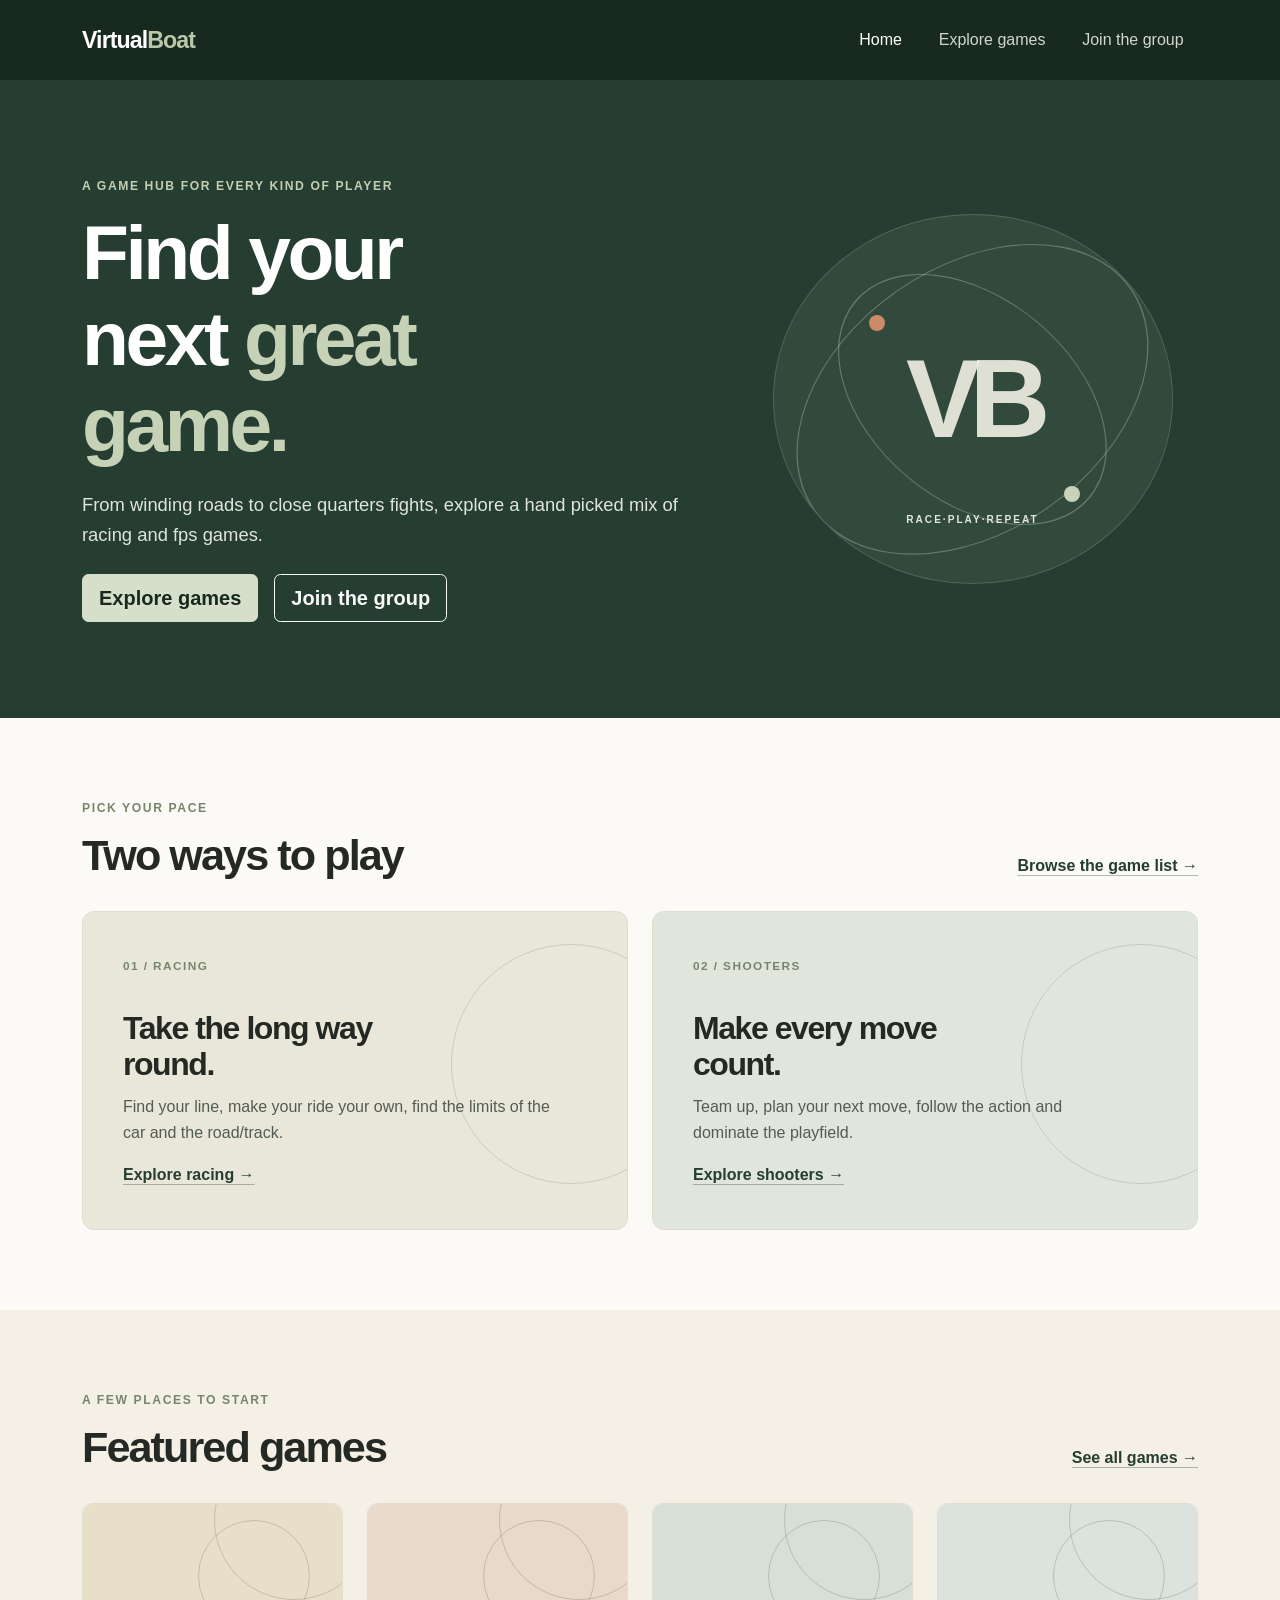
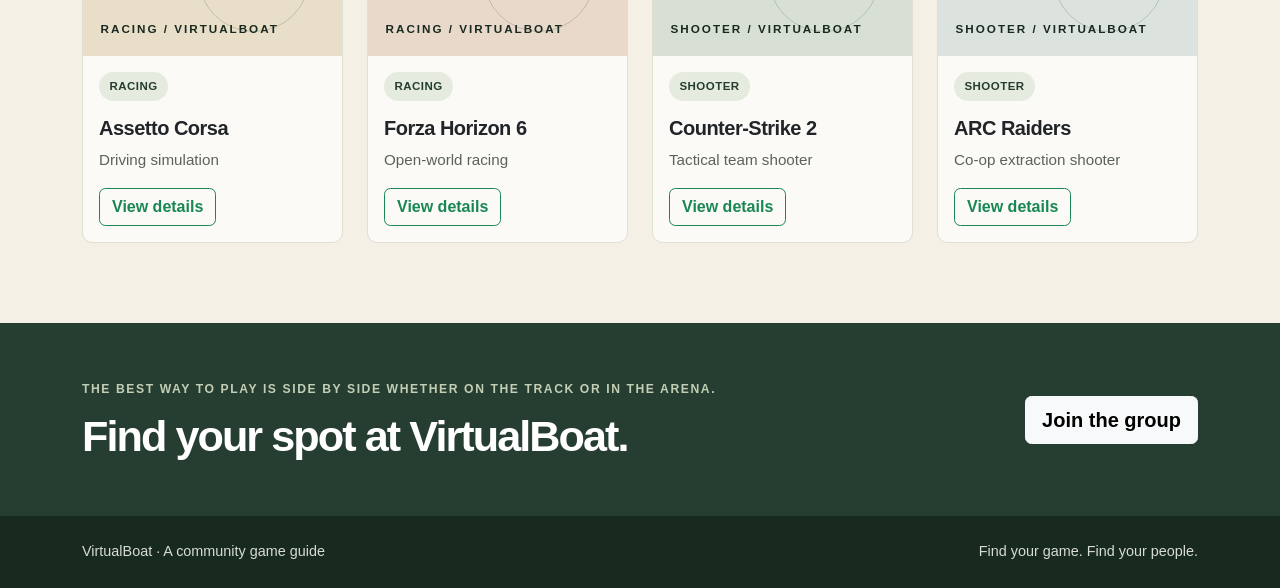
==== Assignment 1 Website/index.html @ ae5b58b9 "Add files via upload" ====
<!doctype html>
<html lang="en">
<head>
  <meta charset="utf-8">
  <meta name="viewport" content="width=device-width, initial-scale=1">
  <meta name="description" content="VirtualBoat is a welcoming game hub for racing and shooter fans.">
  <title>VirtualBoat | Find your next game</title>
  <link href="https://cdn.jsdelivr.net/npm/bootstrap@5.3.3/dist/css/bootstrap.min.css" rel="stylesheet">
  <link href="css/styles.css" rel="stylesheet">
</head>
<body>
  <header>
    <nav class="navbar navbar-expand-lg navbar-dark site-nav">
      <div class="container">
        <a class="navbar-brand" href="index.html">Virtual<span>Boat</span></a>
        <button class="navbar-toggler" type="button" data-bs-toggle="collapse" data-bs-target="#siteNavigation" aria-controls="siteNavigation" aria-expanded="false" aria-label="Toggle navigation">
          <span class="navbar-toggler-icon"></span>
        </button>
        <div class="collapse navbar-collapse" id="siteNavigation">
          <ul class="navbar-nav ms-auto align-items-lg-center gap-lg-2">
            <li class="nav-item"><a class="nav-link active" aria-current="page" href="index.html">Home</a></li>
            <li class="nav-item"><a class="nav-link" href="games.html">Explore games</a></li>
            <li class="nav-item"><a class="nav-link" href="join.html">Join the group</a></li>
          </ul>
        </div>
      </div>
    </nav>
  </header>

  <main>
    <section class="hero-section">
      <div class="container py-5 py-lg-6">
        <div class="row align-items-center g-4">
          <div class="col-lg-7">
            <p class="eyebrow">A game hub for every kind of player</p>
            <h1>Find your next <span>great game.</span></h1>
            <p class="hero-copy">From winding roads to close quarters fights, explore a hand picked mix of racing and fps games.</p>
            <div class="d-flex flex-wrap gap-3 mt-4">
              <a class="btn btn-primary btn-lg" href="games.html">Explore games</a>
              <a class="btn btn-outline-light btn-lg" href="join.html">Join the group</a>
            </div>
          </div>
          <div class="col-lg-5">
            <div class="hero-art" aria-hidden="false">
              <div class="hero-orbit orbit-one"></div>
              <div class="hero-orbit orbit-two"></div>
              <div class="hero-art-label">RACE·PLAY·REPEAT</div>
              <div class="hero-art-mark">VB</div>
            </div>
          </div>
        </div>
      </div>
    </section>

    <section class="section-pad">
      <div class="container">
        <div class="section-heading">
          <div>
            <p class="eyebrow">Pick your pace</p>
            <h2>Two ways to play</h2>
          </div>
          <a class="text-link" href="games.html">Browse the game list <span aria-hidden="true">→</span></a>
        </div>
        <div class="row g-4">
          <div class="col-md-6">
            <article class="category-panel racing-panel h-100">
              <span class="category-index">01 / RACING</span>
              <h3>Take the long way round.</h3>
              <p>Find your line, make your ride your own, find the limits of the car and the road/track.</p>
              <a href="games.html?genre=racing" class="text-link">Explore racing <span aria-hidden="true">→</span></a>
            </article>
          </div>
          <div class="col-md-6">
            <article class="category-panel shooter-panel h-100">
              <span class="category-index">02 / SHOOTERS</span>
              <h3>Make every move count.</h3>
              <p>Team up, plan your next move, follow the action and dominate the playfield.</p>
              <a href="games.html?genre=shooter" class="text-link">Explore shooters <span aria-hidden="true">→</span></a>
            </article>
          </div>
        </div>
      </div>
    </section>

    <section class="section-pad section-muted">
      <div class="container">
        <div class="section-heading">
          <div>
            <p class="eyebrow">A few places to start</p>
            <h2>Featured games</h2>
          </div>
          <a class="text-link" href="games.html">See all games <span aria-hidden="true">→</span></a>
        </div>
        <div class="row g-4" id="featuredGames" aria-live="polite"></div>
      </div>
    </section>

    <section class="join-banner">
      <div class="container d-flex flex-column flex-md-row align-items-md-center justify-content-between gap-3">
        <div>
          <p class="eyebrow">The best way to play is side by side whether on the track or in the arena.</p>
          <h2>Find your spot at VirtualBoat.</h2>
        </div>
        <a class="btn btn-light btn-lg" href="join.html">Join the group</a>
      </div>
    </section>
  </main>

  <footer class="site-footer">
    <div class="container d-flex flex-column flex-sm-row justify-content-between gap-2">
      <span>VirtualBoat · A community game guide</span>
      <span>Find your game. Find your people.</span>
    </div>
  </footer>

  <div class="modal fade" id="gameDetailsModal" tabindex="-1" aria-labelledby="gameDetailsTitle" aria-hidden="true">
    <div class="modal-dialog modal-dialog-centered">
      <div class="modal-content game-modal">
        <div class="modal-header">
          <div>
            <p class="eyebrow mb-1" id="gameDetailsGenre"></p>
            <h2 class="modal-title fs-4" id="gameDetailsTitle"></h2>
          </div>
          <button type="button" class="btn-close" data-bs-dismiss="modal" aria-label="Close"></button>
        </div>
        <div class="modal-body">
          <p id="gameDetailsDescription"></p>
          <p class="mb-0"><strong>Style:</strong> <span id="gameDetailsStyle"></span></p>
        </div>
        <div class="modal-footer">
          <a class="btn btn-primary" href="games.html">Explore all games</a>
          <button type="button" class="btn btn-outline-secondary" data-bs-dismiss="modal">Close</button>
        </div>
      </div>
    </div>
  </div>

  <script src="https://code.jquery.com/jquery-3.7.1.min.js"></script>
  <script src="https://cdn.jsdelivr.net/npm/bootstrap@5.3.3/dist/js/bootstrap.bundle.min.js"></script>
  <script src="js/app.js"></script>
</body>
</html>
---- Assignment 1 Website/css/styles.css ----
:root {
  --forest: #263d31;
  --forest-deep: #18291f;
  --moss: #76866c;
  --cream: #f4f0e5;
  --paper: #fbfaf6;
  --charcoal: #242923;
  --muted: #697066;
  --line: #deded1;
  --clay: #c27e59;
}

body {
  background: var(--paper);
  color: var(--charcoal);
  font-family: "Segoe UI", Arial, sans-serif;
  line-height: 1.65;
}

a {
  color: inherit;
}

.site-nav {
  background: var(--forest-deep);
  padding: 1rem 0;
}

.navbar-brand {
  color: #fff;
  font-size: 1.45rem;
  font-weight: 750;
  letter-spacing: -0.04em;
}

.navbar-brand span {
  color: #bac8a8;
}

.navbar-nav .nav-link {
  color: #d1d7cd;
  padding-inline: 0.9rem !important;
}

.navbar-nav .nav-link:hover,
.navbar-nav .nav-link:focus,
.navbar-nav .nav-link.active {
  color: #fff;
}

.hero-section {
  background: var(--forest);
  color: #fff;
  overflow: hidden;
}

.py-lg-6 {
  padding-block: 6rem !important;
}

.eyebrow {
  color: var(--moss);
  font-size: 0.76rem;
  font-weight: 750;
  letter-spacing: 0.13em;
  margin-bottom: 0.8rem;
  text-transform: uppercase;
}

.hero-section .eyebrow,
.join-banner .eyebrow {
  color: #c3cfb4;
}

h1,
h2,
h3 {
  font-weight: 750;
  letter-spacing: -0.045em;
  line-height: 1.12;
}

h1 {
  font-size: clamp(2.65rem, 6vw, 5.2rem);
  max-width: 11ch;
}

h1 span {
  color: #c5d2b6;
}

.hero-copy {
  color: #e0e5dc;
  font-size: 1.15rem;
  margin-top: 1.4rem;
  max-width: 38rem;
}

.btn {
  border-radius: 0.4rem;
  font-weight: 650;
}

.btn-primary {
  --bs-btn-bg: var(--forest);
  --bs-btn-border-color: var(--forest);
  --bs-btn-hover-bg: var(--forest-deep);
  --bs-btn-hover-border-color: var(--forest-deep);
  --bs-btn-active-bg: var(--forest-deep);
  --bs-btn-active-border-color: var(--forest-deep);
  --bs-btn-focus-shadow-rgb: 38, 61, 49;
}

.hero-section .btn-primary {
  --bs-btn-bg: #d6dfc9;
  --bs-btn-border-color: #d6dfc9;
  --bs-btn-color: var(--forest-deep);
  --bs-btn-hover-bg: #fff;
  --bs-btn-hover-border-color: #fff;
  --bs-btn-hover-color: var(--forest-deep);
}

.hero-section .btn-outline-light {
  --bs-btn-hover-color: var(--forest-deep);
}

.hero-art {
  align-items: center;
  aspect-ratio: 1.08;
  background: #314a3c;
  border: 1px solid rgba(255, 255, 255, 0.15);
  border-radius: 50%;
  display: flex;
  justify-content: center;
  margin-inline: auto;
  max-width: 25rem;
  overflow: hidden;
  position: relative;
  width: 100%;
}

.hero-art::before,
.hero-art::after {
  border: 1px solid rgba(221, 229, 210, 0.3);
  border-radius: 50%;
  content: "";
  position: absolute;
}

.hero-art::before {
  height: 72%;
  transform: rotate(-35deg) scaleX(1.35);
  width: 72%;
}

.hero-art::after {
  height: 55%;
  transform: rotate(40deg) scaleX(1.4);
  width: 55%;
}

.hero-orbit {
  border-radius: 50%;
  height: 1rem;
  position: absolute;
  width: 1rem;
}

.orbit-one {
  background: #c98b68;
  left: 24%;
  top: 27%;
}

.orbit-two {
  background: #c7d2b8;
  bottom: 22%;
  right: 23%;
}

.hero-art-mark {
  color: rgba(242, 241, 228, 0.9);
  font-size: clamp(4rem, 10vw, 7rem);
  font-weight: 800;
  letter-spacing: -0.1em;
  position: relative;
  z-index: 1;
}

.hero-art-label {
  bottom: 15%;
  color: #e1e7d9;
  font-size: 0.63rem;
  font-weight: 700;
  letter-spacing: 0.2em;
  position: absolute;
  z-index: 2;
}

.section-pad {
  padding-block: 5rem;
}

.section-muted {
  background: var(--cream);
}

.section-heading {
  align-items: end;
  display: flex;
  flex-wrap: wrap;
  gap: 1rem;
  justify-content: space-between;
  margin-bottom: 2rem;
}

.section-heading h2,
.join-banner h2 {
  font-size: clamp(1.9rem, 4vw, 2.7rem);
  margin-bottom: 0;
}

.text-link {
  color: var(--forest);
  font-weight: 700;
  text-decoration-color: rgba(38, 61, 49, 0.35);
  text-underline-offset: 0.25em;
}

.text-link:hover,
.text-link:focus {
  color: var(--forest-deep);
  text-decoration-color: currentColor;
}

.category-panel {
  background: #e9e7d9;
  border: 1px solid #ddded0;
  border-radius: 0.75rem;
  min-height: 16rem;
  overflow: hidden;
  padding: clamp(1.5rem, 4vw, 2.5rem);
  position: relative;
}

.category-panel::after {
  border: 1px solid rgba(38, 61, 49, 0.16);
  border-radius: 50%;
  content: "";
  height: 15rem;
  position: absolute;
  right: -4rem;
  top: 2rem;
  width: 15rem;
}

.shooter-panel {
  background: #e1e6dc;
}

.category-index {
  color: var(--moss);
  font-size: 0.74rem;
  font-weight: 750;
  letter-spacing: 0.12em;
}

.category-panel h3 {
  font-size: clamp(1.55rem, 3vw, 2rem);
  margin: 2rem 0 0.7rem;
  max-width: 17rem;
  position: relative;
  z-index: 1;
}

.category-panel p,
.category-panel a {
  max-width: 27rem;
  position: relative;
  z-index: 1;
}

.category-panel p {
  color: #535b52;
}

.game-card {
  height: 100%;
}

.game-card .card {
  background: var(--paper);
  border: 1px solid var(--line);
  border-radius: 0.65rem;
  height: 100%;
  overflow: hidden;
  transition: transform 160ms ease, box-shadow 160ms ease;
}

.game-card .card:hover {
  box-shadow: 0 0.8rem 2rem rgba(36, 41, 35, 0.1);
  transform: translateY(-3px);
}

.game-art {
  align-items: end;
  background: #dce4d6;
  display: flex;
  min-height: 9.5rem;
  overflow: hidden;
  padding: 1.1rem;
  position: relative;
}

.game-art::before,
.game-art::after {
  border: 1px solid rgba(38, 61, 49, 0.2);
  border-radius: 50%;
  content: "";
  position: absolute;
}

.game-art::before {
  height: 10rem;
  right: -2rem;
  top: -4rem;
  width: 10rem;
}

.game-art::after {
  height: 7rem;
  right: 2rem;
  top: 1rem;
  width: 7rem;
}

.game-art.racing-art {
  background: #e9dfc9;
}

.game-art.shooter-art {
  background: #d8e0d6;
}

.game-art.arc-art {
  background: #dce2de;
}

.game-art.forza-art {
  background: #e8d9cb;
}

.game-art-label {
  color: var(--forest-deep);
  font-size: 0.73rem;
  font-weight: 800;
  letter-spacing: 0.17em;
  position: relative;
  text-transform: uppercase;
  z-index: 1;
}

.genre-badge {
  background: #e6ebdf;
  border-radius: 99rem;
  color: var(--forest);
  display: inline-block;
  font-size: 0.72rem;
  font-weight: 750;
  letter-spacing: 0.04em;
  padding: 0.3rem 0.65rem;
  text-transform: uppercase;
}

.game-card .card-title {
  font-size: 1.25rem;
  letter-spacing: -0.025em;
}

.game-card .card-text {
  color: #5c625a;
  font-size: 0.95rem;
}

.game-card .card-body {
  display: flex;
  flex-direction: column;
}

.game-card .card-body .btn {
  align-self: flex-start;
  margin-top: auto;
}

.join-banner {
  background: var(--forest);
  color: #fff;
  padding-block: 3.5rem;
}

.join-banner h2 {
  max-width: 35rem;
}

.site-footer {
  background: var(--forest-deep);
  color: #d7ddd2;
  font-size: 0.9rem;
  padding-block: 1.5rem;
}

.page-intro {
  background: var(--cream);
}

.page-intro h1 {
  font-size: clamp(2.5rem, 5vw, 4.25rem);
  max-width: 18ch;
}

.page-intro h1 span {
  color: var(--moss);
}

.intro-copy {
  color: #575f55;
  font-size: 1.1rem;
  margin-bottom: 0;
  margin-top: 1rem;
  max-width: 40rem;
}

.game-controls {
  align-items: end;
  display: flex;
  flex-wrap: wrap;
  gap: 1.5rem;
  justify-content: space-between;
  margin-bottom: 1rem;
}

.filter-group {
  display: flex;
  flex-wrap: wrap;
  gap: 0.5rem;
}

.filter-button {
  background: #ebece4;
  border: 1px solid #d6dbd0;
  color: var(--charcoal);
}

.filter-button:hover,
.filter-button:focus,
.filter-button.active {
  background: var(--forest);
  border-color: var(--forest);
  color: #fff;
}

.search-wrap {
  max-width: 23rem;
  width: 100%;
}

.search-wrap .form-label,
.form-label {
  font-weight: 650;
}

.form-control,
.form-select {
  border-color: #cbd0c6;
  min-height: 2.9rem;
}

.form-control:focus,
.form-select:focus {
  border-color: var(--moss);
  box-shadow: 0 0 0 0.2rem rgba(118, 134, 108, 0.2);
}

.results-count {
  color: var(--muted);
  font-size: 0.9rem;
  margin-bottom: 1.4rem;
}

.empty-state {
  background: var(--cream);
  border-radius: 0.5rem;
  color: var(--muted);
  margin-top: 1rem;
  padding: 1.25rem;
}

.signup-card {
  background: #fff;
  border: 1px solid var(--line);
  border-radius: 0.75rem;
  box-shadow: 0 0.75rem 2.5rem rgba(36, 41, 35, 0.06);
  padding: clamp(1.5rem, 5vw, 3rem);
}

.signup-card-heading {
  margin-bottom: 2rem;
}

.signup-card-heading h2 {
  font-size: 2rem;
  margin-bottom: 0.7rem;
}

.signup-card-heading > p:last-child {
  color: var(--muted);
}

.form-feedback {
  color: var(--forest);
  font-weight: 650;
}

.game-modal {
  border: 0;
  border-radius: 0.75rem;
}

.game-modal .modal-header,
.game-modal .modal-body,
.game-modal .modal-footer {
  padding-inline: 1.5rem;
}

.game-modal .modal-header {
  padding-top: 1.5rem;
}

.signup-toast {
  background: #fff;
  border: 1px solid var(--line);
}

@media (max-width: 767.98px) {
  .py-lg-6 {
    padding-block: 3.5rem !important;
  }

  .section-pad {
    padding-block: 3.5rem;
  }

  .hero-art {
    max-width: 18rem;
  }
}

@media (prefers-reduced-motion: reduce) {
  *,
  *::before,
  *::after {
    scroll-behavior: auto !important;
    transition-duration: 0.01ms !important;
  }
}
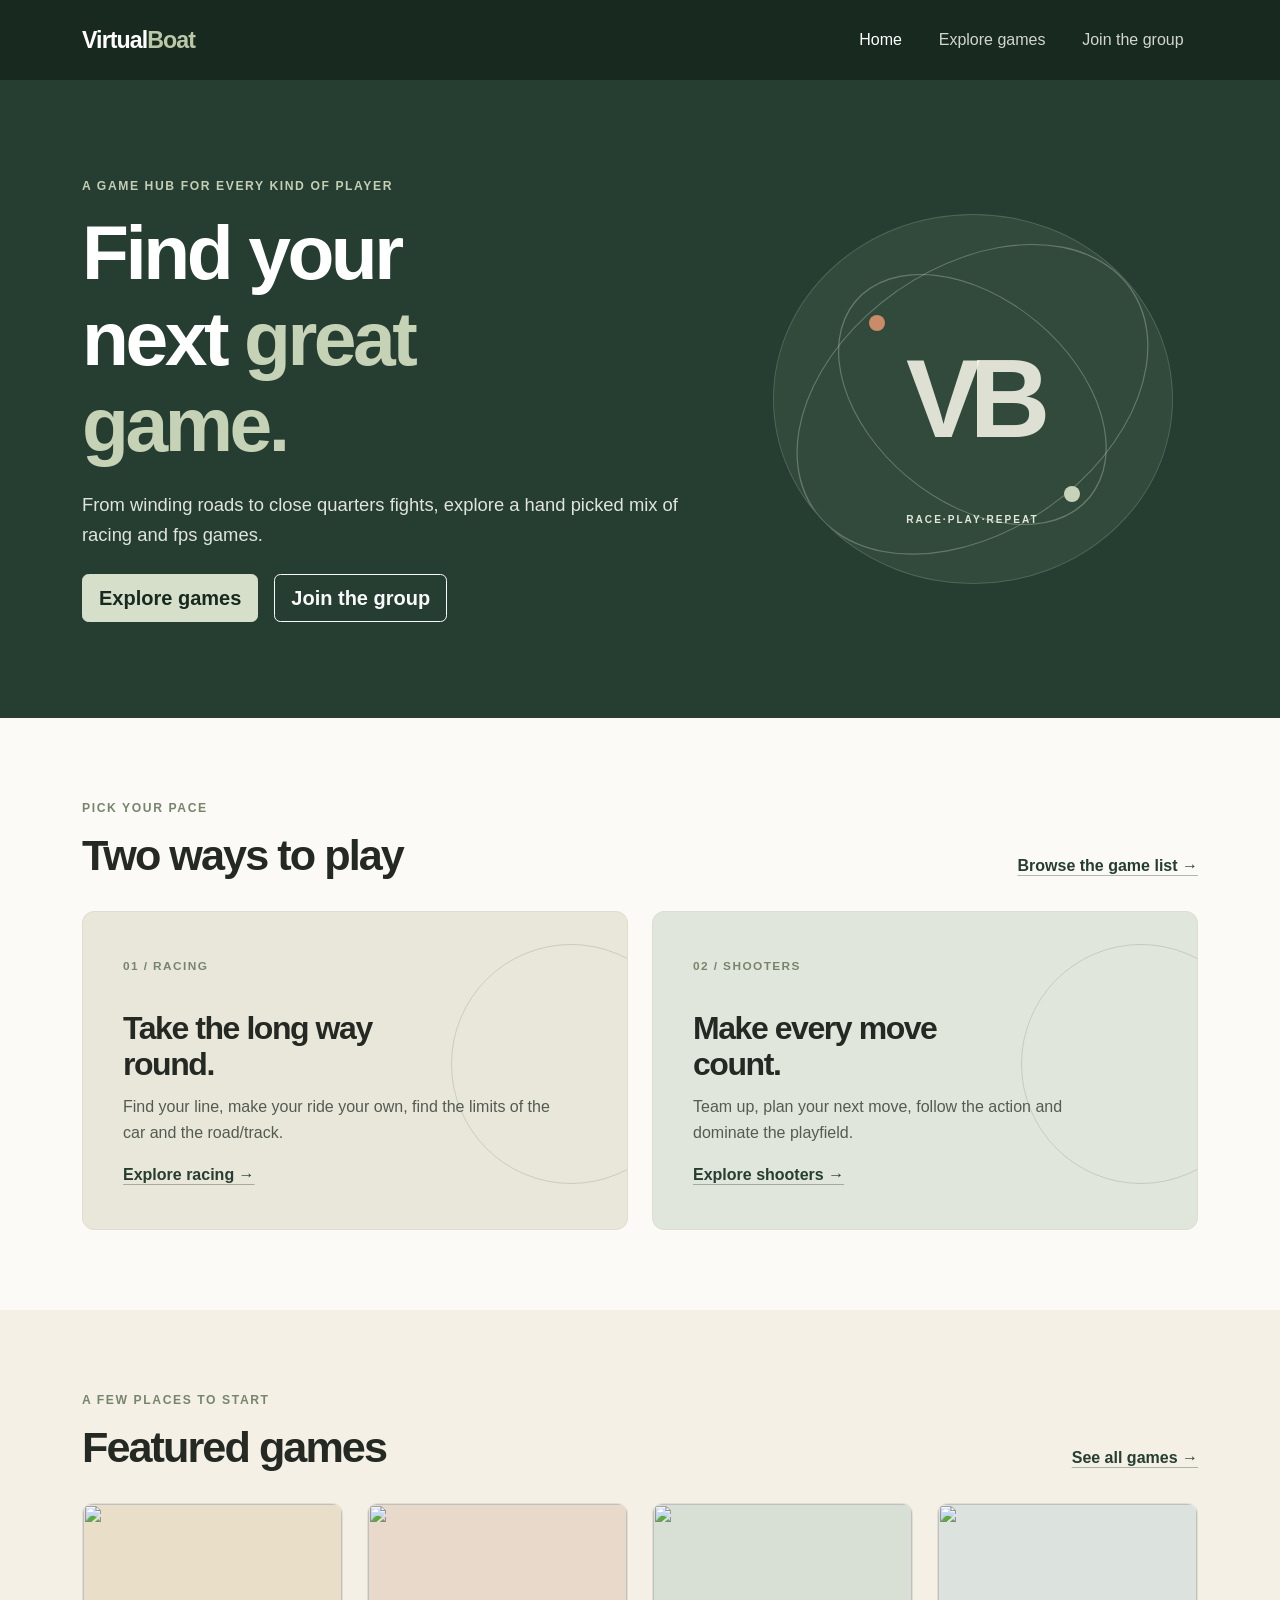
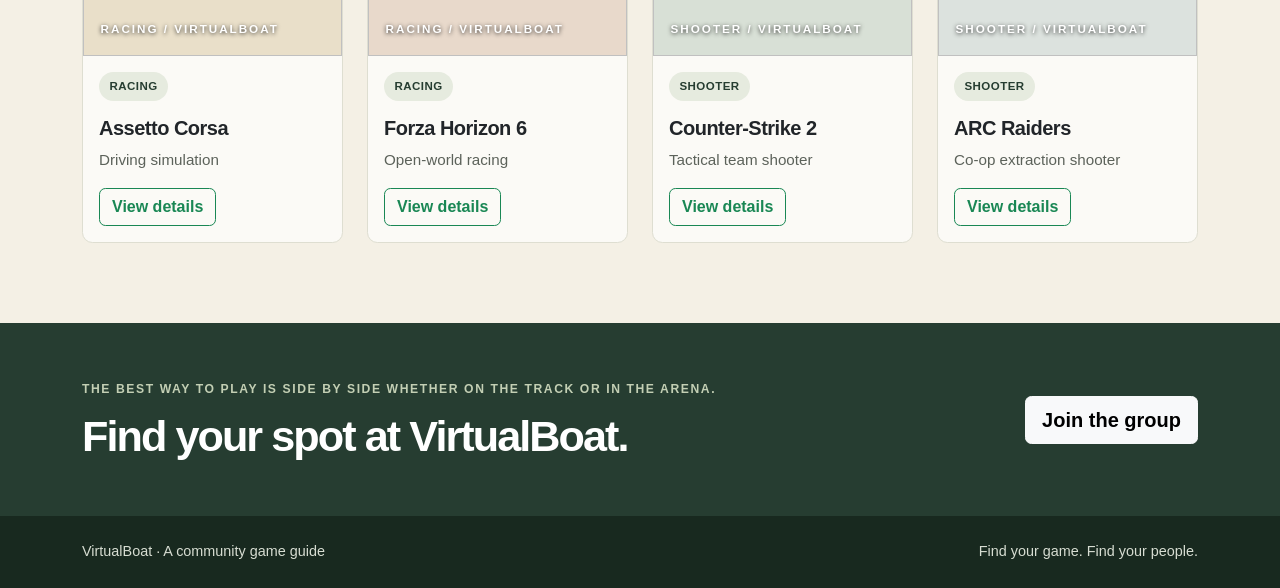
==== commit 14e42a45: "Fix HTML formatting and structure" ====
--- a/Assignment 1 Website/index.html
+++ b/Assignment 1 Website/index.html
@@ -114,7 +114,7 @@
   </footer>
 
   <div class="modal fade" id="gameDetailsModal" tabindex="-1" aria-labelledby="gameDetailsTitle" aria-hidden="true">
-    <div class="modal-dialog modal-dialog-centered">
+    <div class="modal-dialog modal-dialog-centered modal-lg">
       <div class="modal-content game-modal">
         <div class="modal-header">
           <div>
@@ -124,6 +124,7 @@
           <button type="button" class="btn-close" data-bs-dismiss="modal" aria-label="Close"></button>
         </div>
         <div class="modal-body">
+          <div class="row g-2 mb-3 d-none" id="gameDetailsGallery"></div>
           <p id="gameDetailsDescription"></p>
           <p class="mb-0"><strong>Style:</strong> <span id="gameDetailsStyle"></span></p>
         </div>
--- a/Assignment 1 Website/css/styles.css
+++ b/Assignment 1 Website/css/styles.css
@@ -312,6 +312,14 @@
   position: relative;
 }
 
+.game-art-image {
+  height: 100%;
+  inset: 0;
+  object-fit: cover;
+  position: absolute;
+  width: 100%;
+}
+
 .game-art::before,
 .game-art::after {
   border: 1px solid rgba(38, 61, 49, 0.2);
@@ -334,6 +342,11 @@
   width: 7rem;
 }
 
+.game-art.has-image::before,
+.game-art.has-image::after {
+  display: none;
+}
+
 .game-art.racing-art {
   background: #e9dfc9;
 }
@@ -358,6 +371,11 @@
   position: relative;
   text-transform: uppercase;
   z-index: 1;
+}
+
+.game-art.has-image .game-art-label {
+  color: #fff;
+  text-shadow: 0 1px 4px rgba(0, 0, 0, 0.8);
 }
 
 .genre-badge {
@@ -536,6 +554,14 @@
   padding-top: 1.5rem;
 }
 
+.game-gallery-image {
+  aspect-ratio: 16 / 9;
+  border-radius: 0.35rem;
+  display: block;
+  object-fit: cover;
+  width: 100%;
+}
+
 .signup-toast {
   background: #fff;
   border: 1px solid var(--line);
